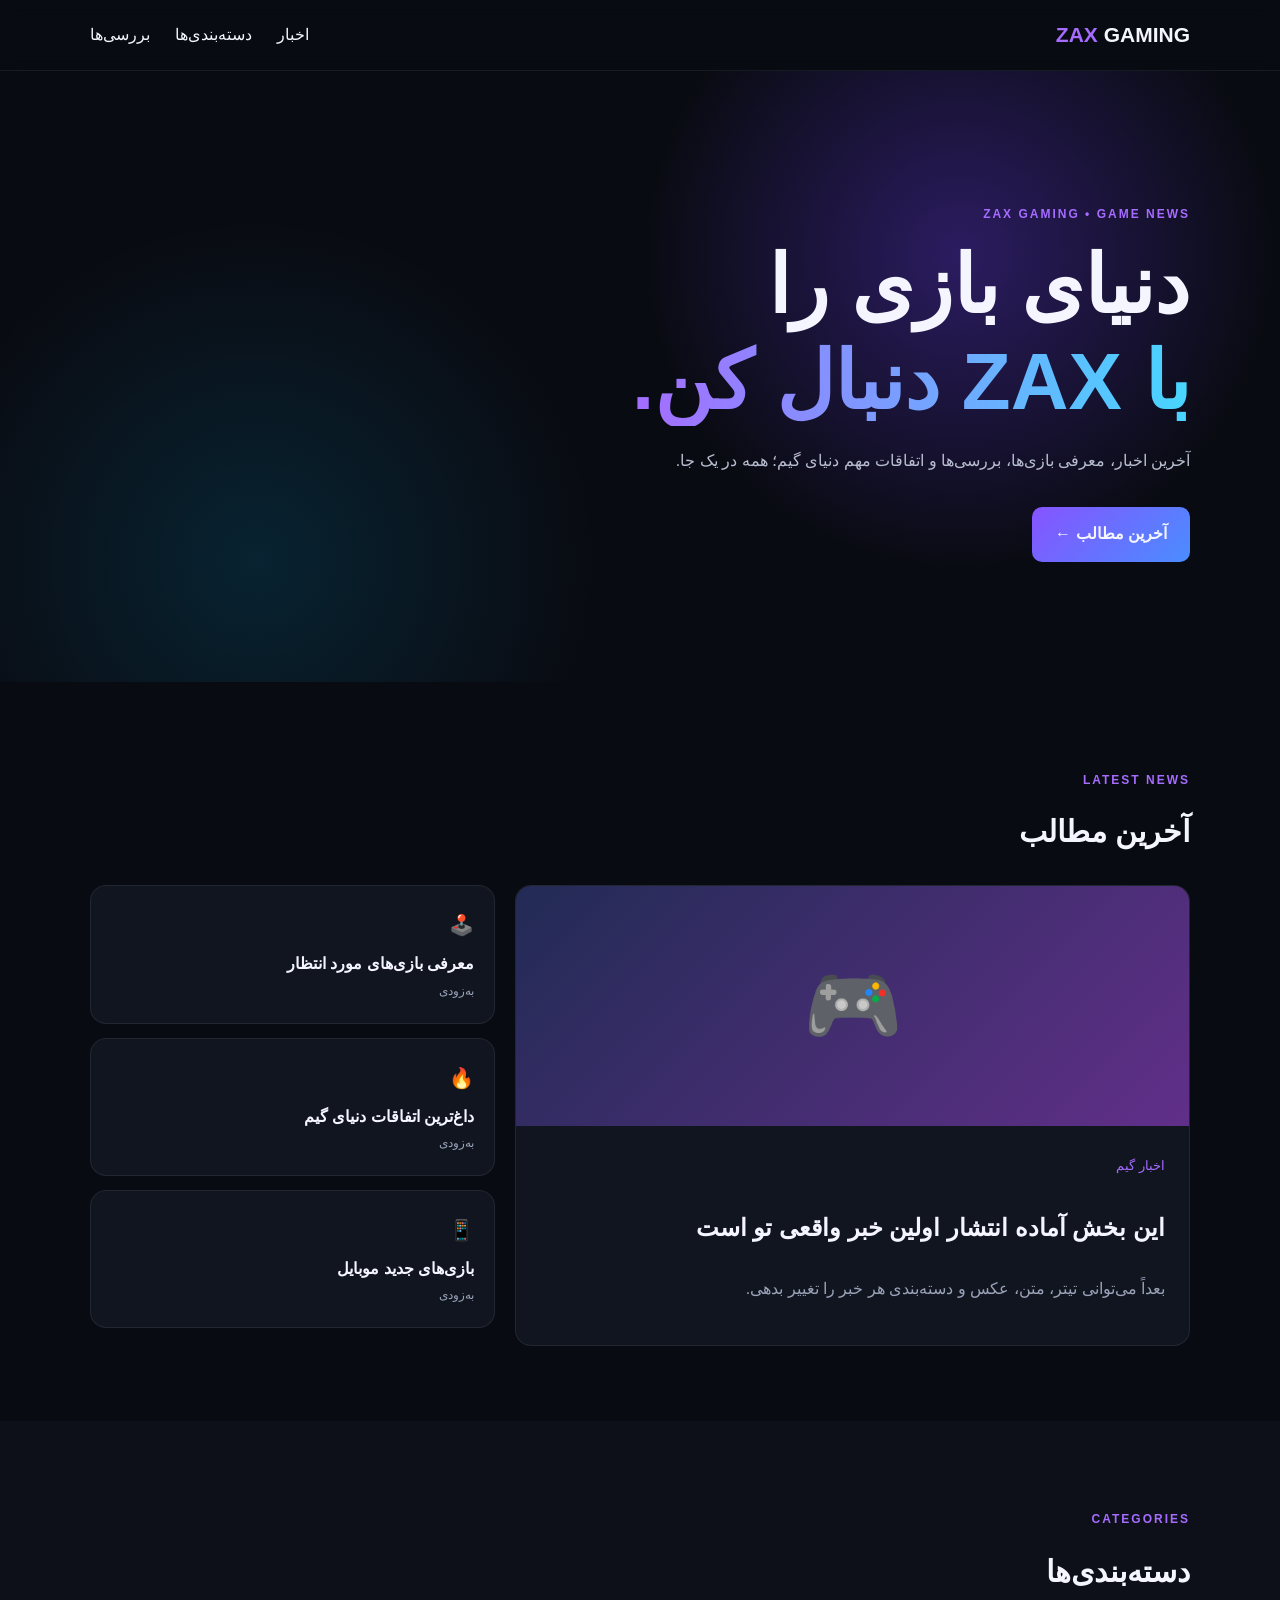
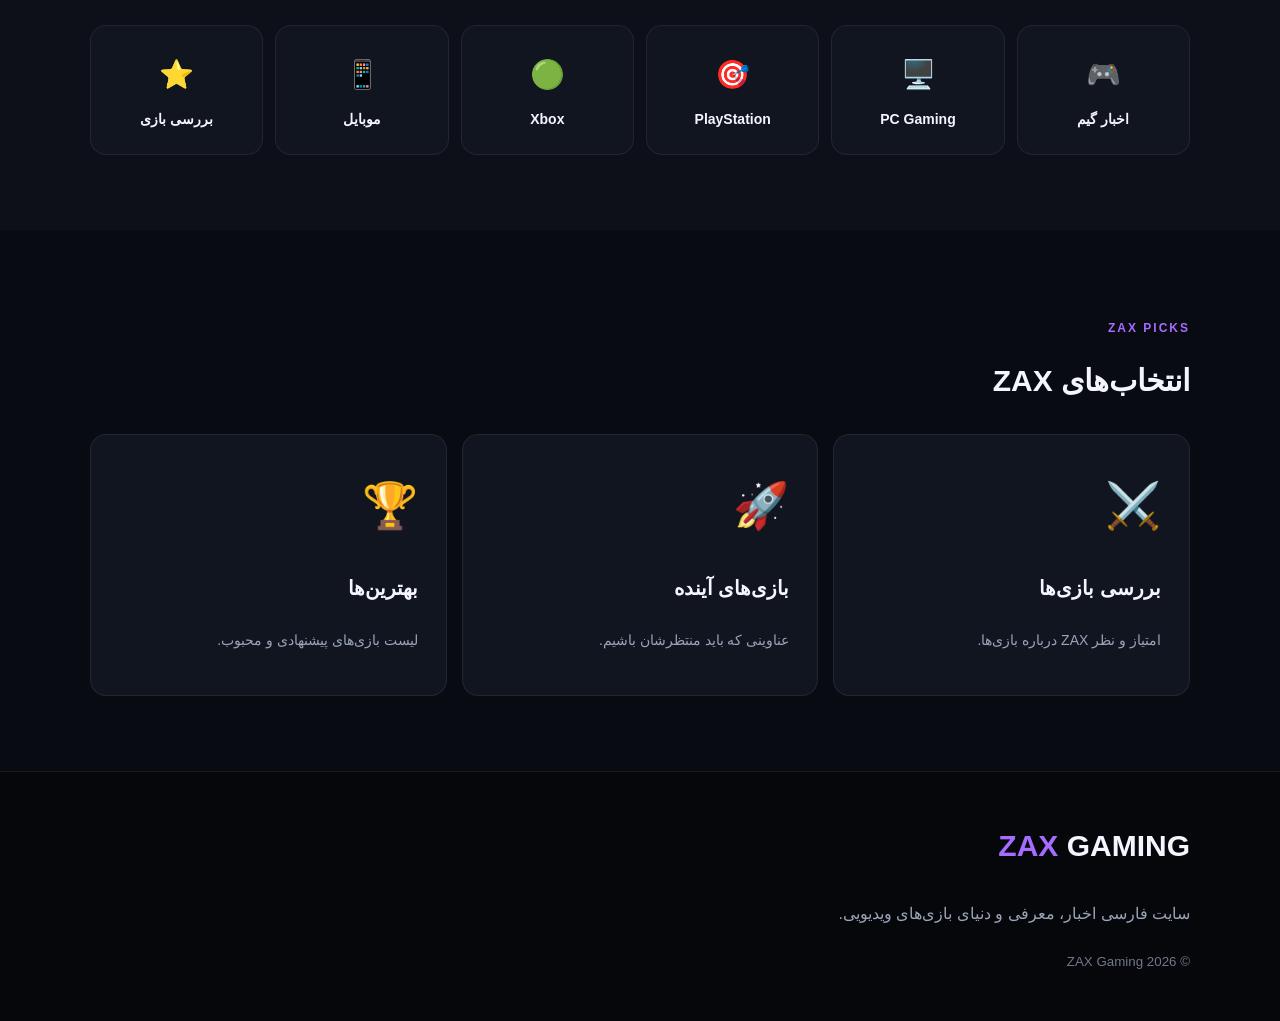
==== index.html @ f2e7f799 "Add files via upload" ====
<!doctype html><html lang="fa" dir="rtl"><head><meta charset="utf-8"><meta name="viewport" content="width=device-width,initial-scale=1"><title>ZAX Gaming | اخبار بازی</title><link rel="stylesheet" href="style.css"></head><body><header><div class="wrap"><b><span>ZAX</span> GAMING</b><button id="m">☰</button><nav id="nav"><a href="#news">اخبار</a><a href="#cat">دسته‌بندی‌ها</a><a href="#reviews">بررسی‌ها</a></nav></div></header><main><section class="hero"><div class="wrap"><p class="ey">ZAX GAMING • GAME NEWS</p><h1>دنیای بازی را<br><span>با ZAX دنبال کن.</span></h1><p>آخرین اخبار، معرفی بازی‌ها، بررسی‌ها و اتفاقات مهم دنیای گیم؛ همه در یک جا.</p><a class="btn" href="#news">آخرین مطالب ←</a></div></section><section class="wrap section" id="news"><p class="ey">LATEST NEWS</p><h2>آخرین مطالب</h2><div class="grid"><article class="big"><div class="pic">🎮</div><div class="pad"><small>اخبار گیم</small><h3>این بخش آماده انتشار اولین خبر واقعی تو است</h3><p>بعداً می‌توانی تیتر، متن، عکس و دسته‌بندی هر خبر را تغییر بدهی.</p></div></article><div class="cards"><article>🕹️ <b>معرفی بازی‌های مورد انتظار</b><small>به‌زودی</small></article><article>🔥 <b>داغ‌ترین اتفاقات دنیای گیم</b><small>به‌زودی</small></article><article>📱 <b>بازی‌های جدید موبایل</b><small>به‌زودی</small></article></div></div></section><section class="dark section" id="cat"><div class="wrap"><p class="ey">CATEGORIES</p><h2>دسته‌بندی‌ها</h2><div class="cats"><a>🎮<b>اخبار گیم</b></a><a>🖥️<b>PC Gaming</b></a><a>🎯<b>PlayStation</b></a><a>🟢<b>Xbox</b></a><a>📱<b>موبایل</b></a><a>⭐<b>بررسی بازی</b></a></div></div></section><section class="wrap section" id="reviews"><p class="ey">ZAX PICKS</p><h2>انتخاب‌های ZAX</h2><div class="picks"><article>⚔️<h3>بررسی بازی‌ها</h3><p>امتیاز و نظر ZAX درباره بازی‌ها.</p></article><article>🚀<h3>بازی‌های آینده</h3><p>عناوینی که باید منتظرشان باشیم.</p></article><article>🏆<h3>بهترین‌ها</h3><p>لیست بازی‌های پیشنهادی و محبوب.</p></article></div></section></main><footer><div class="wrap"><h2><span>ZAX</span> GAMING</h2><p>سایت فارسی اخبار، معرفی و دنیای بازی‌های ویدیویی.</p><small>© 2026 ZAX Gaming</small></div></footer><script src="script.js"></script></body></html>
---- style.css ----
*{box-sizing:border-box}body{margin:0;background:#090b12;color:#f4f5ff;font-family:Tahoma,Arial,sans-serif;line-height:1.9}.wrap{width:min(1100px,92%);margin:auto}header{position:sticky;top:0;background:#090b12e8;backdrop-filter:blur(10px);border-bottom:1px solid #ffffff12;z-index:3}header .wrap{height:70px;display:flex;align-items:center;justify-content:space-between}header b{font-size:21px}span,.ey,small{color:#a56cff}nav{display:flex;gap:25px}a{color:inherit;text-decoration:none}button{display:none}.hero{padding:120px 0;background:radial-gradient(circle at 75% 30%,#713eff55,transparent 30%),radial-gradient(circle at 20% 80%,#00bfff22,transparent 30%)}h1{font-size:clamp(45px,8vw,80px);line-height:1.2;margin:10px 0}h1 span{background:linear-gradient(90deg,#a56cff,#48d6ff);color:transparent;background-clip:text}.hero p:not(.ey){max-width:550px;color:#b8bed0}.ey{font-size:12px;letter-spacing:2px;font-weight:bold}.btn{display:inline-block;background:linear-gradient(135deg,#8654ff,#4a8dff);padding:12px 23px;border-radius:10px;margin-top:15px;font-weight:bold}.section{padding:75px 0}h2{font-size:30px;margin:0 0 25px}.grid{display:grid;grid-template-columns:1.25fr .75fr;gap:20px}.big,.cards article,.picks article,.cats a{background:#111520;border:1px solid #ffffff12;border-radius:16px;overflow:hidden}.pic{height:240px;display:grid;place-items:center;font-size:80px;background:linear-gradient(135deg,#222b55,#612f89)}.pad{padding:24px}.pad h3{font-size:24px}.pad p,.cards small,.picks p,footer p{color:#9aa3b8}.cards{display:flex;flex-direction:column;gap:14px}.cards article{padding:20px;font-size:20px}.cards b{display:block;margin-top:5px;font-size:16px}.cards small{display:block;font-size:12px}.dark{background:#0d1019}.cats{display:grid;grid-template-columns:repeat(6,1fr);gap:12px}.cats a{text-align:center;padding:22px 8px;font-size:28px}.cats b{display:block;font-size:14px;margin-top:5px}.picks{display:grid;grid-template-columns:repeat(3,1fr);gap:15px}.picks article{padding:28px;font-size:45px}.picks h3{font-size:20px}.picks p{font-size:14px}footer{background:#06070b;padding:45px 0;border-top:1px solid #ffffff12}footer small{color:#70788a}@media(max-width:750px){.grid{grid-template-columns:1fr}.cats{grid-template-columns:repeat(2,1fr)}.picks{grid-template-columns:1fr}button{display:block;background:none;color:white;border:0;font-size:25px}nav{display:none;position:absolute;top:70px;right:0;left:0;background:#111520;padding:20px;flex-direction:column}nav.show{display:flex}.hero{padding:80px 0}.section{padding:55px 0}}
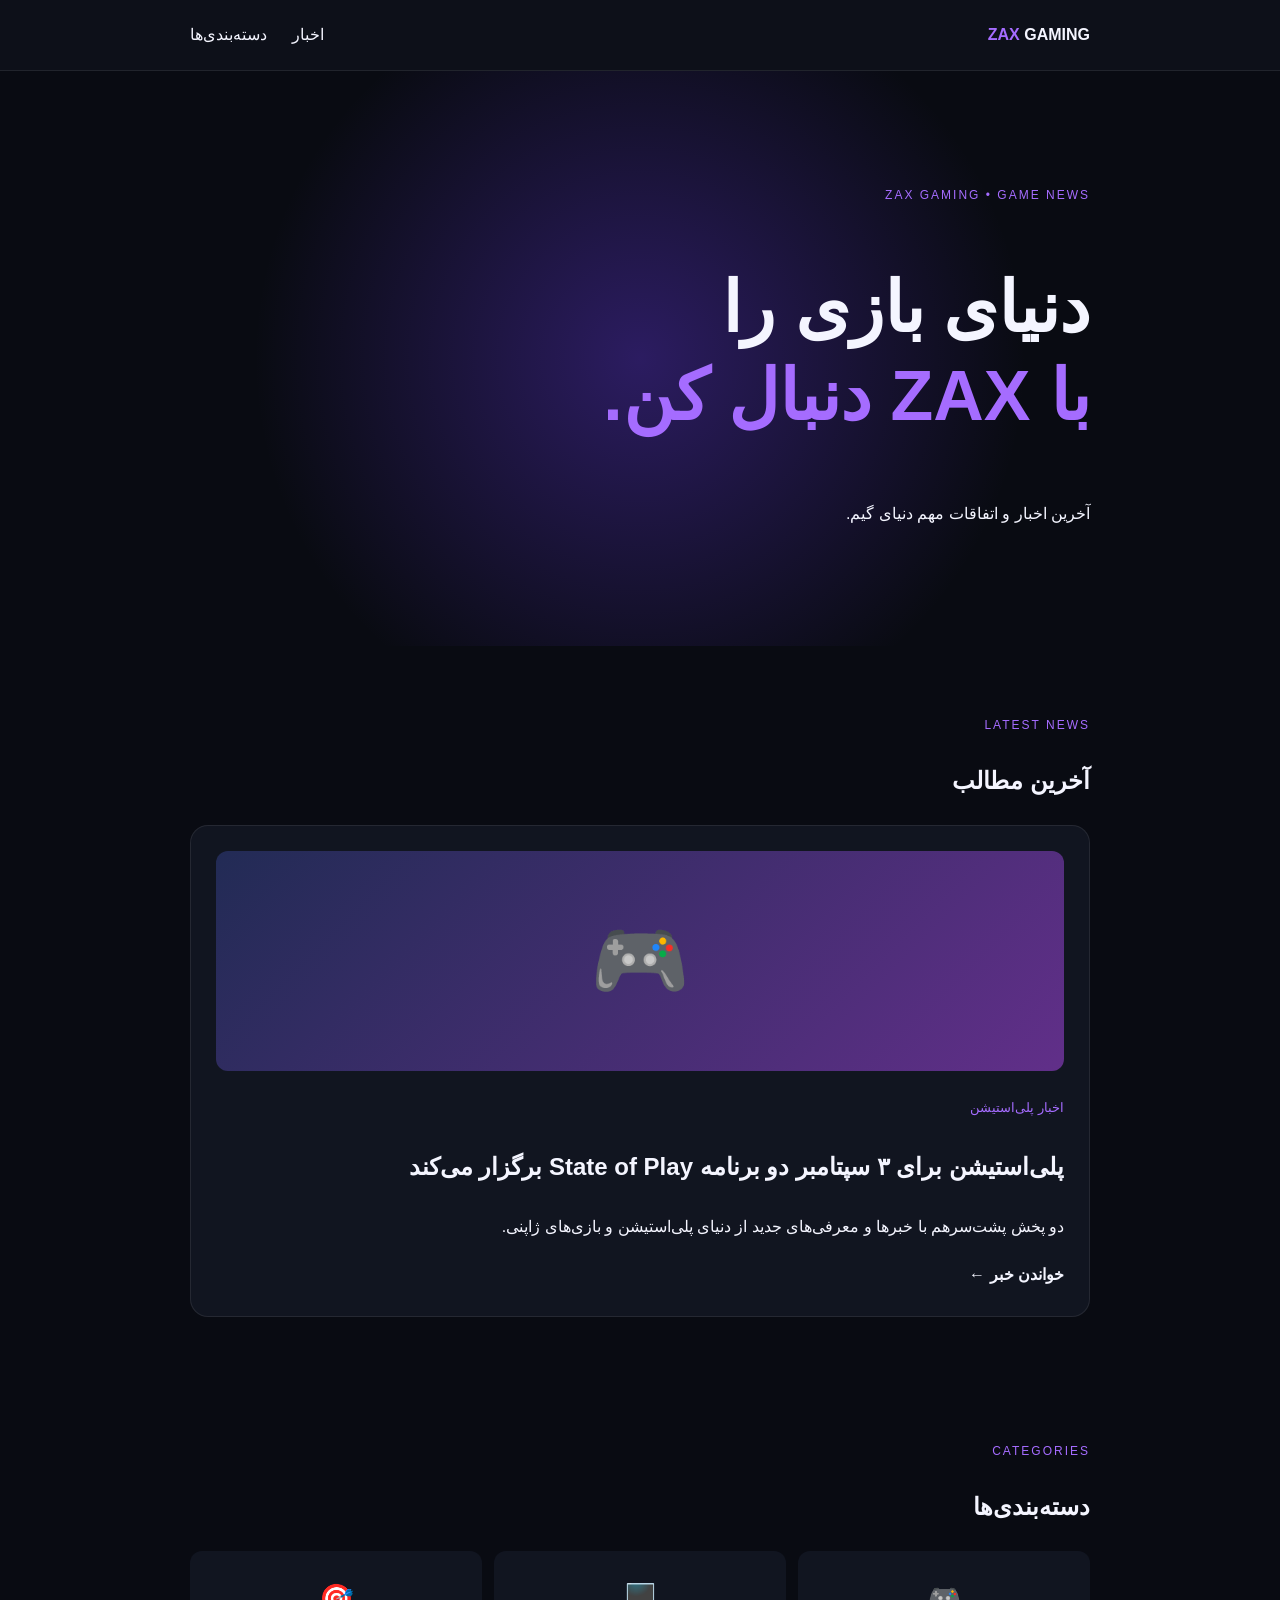
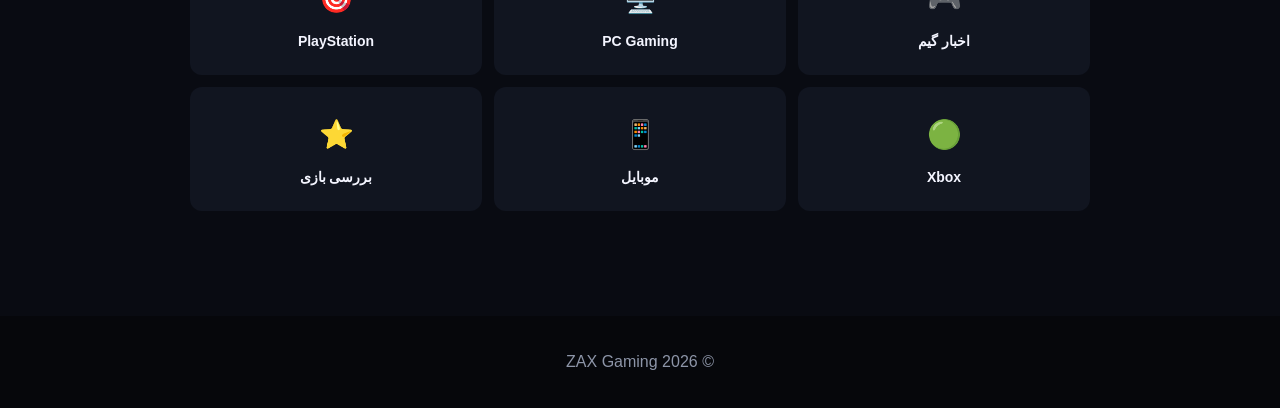
==== commit 21ea5c6c: "Add files via upload" ====
--- a/index.html
+++ b/index.html
@@ -1 +1 @@
-<!doctype html><html lang="fa" dir="rtl"><head><meta charset="utf-8"><meta name="viewport" content="width=device-width,initial-scale=1"><title>ZAX Gaming | اخبار بازی</title><link rel="stylesheet" href="style.css"></head><body><header><div class="wrap"><b><span>ZAX</span> GAMING</b><button id="m">☰</button><nav id="nav"><a href="#news">اخبار</a><a href="#cat">دسته‌بندی‌ها</a><a href="#reviews">بررسی‌ها</a></nav></div></header><main><section class="hero"><div class="wrap"><p class="ey">ZAX GAMING • GAME NEWS</p><h1>دنیای بازی را<br><span>با ZAX دنبال کن.</span></h1><p>آخرین اخبار، معرفی بازی‌ها، بررسی‌ها و اتفاقات مهم دنیای گیم؛ همه در یک جا.</p><a class="btn" href="#news">آخرین مطالب ←</a></div></section><section class="wrap section" id="news"><p class="ey">LATEST NEWS</p><h2>آخرین مطالب</h2><div class="grid"><article class="big"><div class="pic">🎮</div><div class="pad"><small>اخبار گیم</small><h3>این بخش آماده انتشار اولین خبر واقعی تو است</h3><p>بعداً می‌توانی تیتر، متن، عکس و دسته‌بندی هر خبر را تغییر بدهی.</p></div></article><div class="cards"><article>🕹️ <b>معرفی بازی‌های مورد انتظار</b><small>به‌زودی</small></article><article>🔥 <b>داغ‌ترین اتفاقات دنیای گیم</b><small>به‌زودی</small></article><article>📱 <b>بازی‌های جدید موبایل</b><small>به‌زودی</small></article></div></div></section><section class="dark section" id="cat"><div class="wrap"><p class="ey">CATEGORIES</p><h2>دسته‌بندی‌ها</h2><div class="cats"><a>🎮<b>اخبار گیم</b></a><a>🖥️<b>PC Gaming</b></a><a>🎯<b>PlayStation</b></a><a>🟢<b>Xbox</b></a><a>📱<b>موبایل</b></a><a>⭐<b>بررسی بازی</b></a></div></div></section><section class="wrap section" id="reviews"><p class="ey">ZAX PICKS</p><h2>انتخاب‌های ZAX</h2><div class="picks"><article>⚔️<h3>بررسی بازی‌ها</h3><p>امتیاز و نظر ZAX درباره بازی‌ها.</p></article><article>🚀<h3>بازی‌های آینده</h3><p>عناوینی که باید منتظرشان باشیم.</p></article><article>🏆<h3>بهترین‌ها</h3><p>لیست بازی‌های پیشنهادی و محبوب.</p></article></div></section></main><footer><div class="wrap"><h2><span>ZAX</span> GAMING</h2><p>سایت فارسی اخبار، معرفی و دنیای بازی‌های ویدیویی.</p><small>© 2026 ZAX Gaming</small></div></footer><script src="script.js"></script></body></html>+<!doctype html><html lang="fa" dir="rtl"><head><meta charset="utf-8"><meta name="viewport" content="width=device-width,initial-scale=1"><title>ZAX Gaming</title><link rel="stylesheet" href="style.css"></head><body><header><div class="wrap"><b><span>ZAX</span> GAMING</b><nav><a href="#news">اخبار</a><a href="#cat">دسته‌بندی‌ها</a></nav></div></header><section class="hero"><div class="wrap"><p class="ey">ZAX GAMING • GAME NEWS</p><h1>دنیای بازی را<br><span>با ZAX دنبال کن.</span></h1><p>آخرین اخبار و اتفاقات مهم دنیای گیم.</p></div></section><main class="wrap"><section id="news"><p class="ey">LATEST NEWS</p><h2>آخرین مطالب</h2><a class="card" href="article.html"><div class="pic">🎮</div><div><small>اخبار پلی‌استیشن</small><h2>پلی‌استیشن برای ۳ سپتامبر دو برنامه State of Play برگزار می‌کند</h2><p>دو پخش پشت‌سرهم با خبرها و معرفی‌های جدید از دنیای پلی‌استیشن و بازی‌های ژاپنی.</p><b>خواندن خبر ←</b></div></a></section><section id="cat"><p class="ey">CATEGORIES</p><h2>دسته‌بندی‌ها</h2><div class="cats"><div>🎮<b>اخبار گیم</b></div><div>🖥️<b>PC Gaming</b></div><div>🎯<b>PlayStation</b></div><div>🟢<b>Xbox</b></div><div>📱<b>موبایل</b></div><div>⭐<b>بررسی بازی</b></div></div></section></main><footer>© 2026 ZAX Gaming</footer></body></html>
--- a/style.css
+++ b/style.css
@@ -1 +1 @@
-*{box-sizing:border-box}body{margin:0;background:#090b12;color:#f4f5ff;font-family:Tahoma,Arial,sans-serif;line-height:1.9}.wrap{width:min(1100px,92%);margin:auto}header{position:sticky;top:0;background:#090b12e8;backdrop-filter:blur(10px);border-bottom:1px solid #ffffff12;z-index:3}header .wrap{height:70px;display:flex;align-items:center;justify-content:space-between}header b{font-size:21px}span,.ey,small{color:#a56cff}nav{display:flex;gap:25px}a{color:inherit;text-decoration:none}button{display:none}.hero{padding:120px 0;background:radial-gradient(circle at 75% 30%,#713eff55,transparent 30%),radial-gradient(circle at 20% 80%,#00bfff22,transparent 30%)}h1{font-size:clamp(45px,8vw,80px);line-height:1.2;margin:10px 0}h1 span{background:linear-gradient(90deg,#a56cff,#48d6ff);color:transparent;background-clip:text}.hero p:not(.ey){max-width:550px;color:#b8bed0}.ey{font-size:12px;letter-spacing:2px;font-weight:bold}.btn{display:inline-block;background:linear-gradient(135deg,#8654ff,#4a8dff);padding:12px 23px;border-radius:10px;margin-top:15px;font-weight:bold}.section{padding:75px 0}h2{font-size:30px;margin:0 0 25px}.grid{display:grid;grid-template-columns:1.25fr .75fr;gap:20px}.big,.cards article,.picks article,.cats a{background:#111520;border:1px solid #ffffff12;border-radius:16px;overflow:hidden}.pic{height:240px;display:grid;place-items:center;font-size:80px;background:linear-gradient(135deg,#222b55,#612f89)}.pad{padding:24px}.pad h3{font-size:24px}.pad p,.cards small,.picks p,footer p{color:#9aa3b8}.cards{display:flex;flex-direction:column;gap:14px}.cards article{padding:20px;font-size:20px}.cards b{display:block;margin-top:5px;font-size:16px}.cards small{display:block;font-size:12px}.dark{background:#0d1019}.cats{display:grid;grid-template-columns:repeat(6,1fr);gap:12px}.cats a{text-align:center;padding:22px 8px;font-size:28px}.cats b{display:block;font-size:14px;margin-top:5px}.picks{display:grid;grid-template-columns:repeat(3,1fr);gap:15px}.picks article{padding:28px;font-size:45px}.picks h3{font-size:20px}.picks p{font-size:14px}footer{background:#06070b;padding:45px 0;border-top:1px solid #ffffff12}footer small{color:#70788a}@media(max-width:750px){.grid{grid-template-columns:1fr}.cats{grid-template-columns:repeat(2,1fr)}.picks{grid-template-columns:1fr}button{display:block;background:none;color:white;border:0;font-size:25px}nav{display:none;position:absolute;top:70px;right:0;left:0;background:#111520;padding:20px;flex-direction:column}nav.show{display:flex}.hero{padding:80px 0}.section{padding:55px 0}}+*{box-sizing:border-box}body{margin:0;background:#090b12;color:#f4f5ff;font-family:Tahoma,Arial,sans-serif;line-height:2}.wrap{width:min(900px,92%);margin:auto}header{background:#0d1019;border-bottom:1px solid #ffffff15}header .wrap{height:70px;display:flex;align-items:center;justify-content:space-between}a{color:inherit;text-decoration:none}nav{display:flex;gap:25px}span,.ey,small{color:#a56cff}.hero{padding:100px 0;background:radial-gradient(circle,#713eff55,transparent 55%)}h1{font-size:clamp(38px,7vw,70px);line-height:1.25}h1 span{color:#a56cff}.ey{font-size:12px;letter-spacing:2px}section{padding:55px 0}.card{display:block;background:#111520;border:1px solid #ffffff15;border-radius:18px;overflow:hidden;padding:25px}.pic{height:220px;background:linear-gradient(135deg,#222b55,#612f89);display:grid;place-items:center;font-size:80px;border-radius:12px}.card .pic{margin-bottom:20px}.cats{display:grid;grid-template-columns:repeat(3,1fr);gap:12px}.cats div{background:#111520;padding:20px;border-radius:12px;text-align:center;font-size:28px}.cats b{display:block;font-size:14px}.article{padding:60px 0;max-width:800px}.article h1{font-size:clamp(32px,6vw,55px)}.lead{font-size:20px;color:#c3c9d8}.heroimg{margin:30px 0}.note{background:#141a2b;border-right:4px solid #9b5cff;padding:18px;border-radius:10px}footer{text-align:center;padding:30px;background:#06070b;margin-top:50px;color:#8d95a8}@media(max-width:600px){.cats{grid-template-columns:repeat(2,1fr)}.hero{padding:70px 0}}
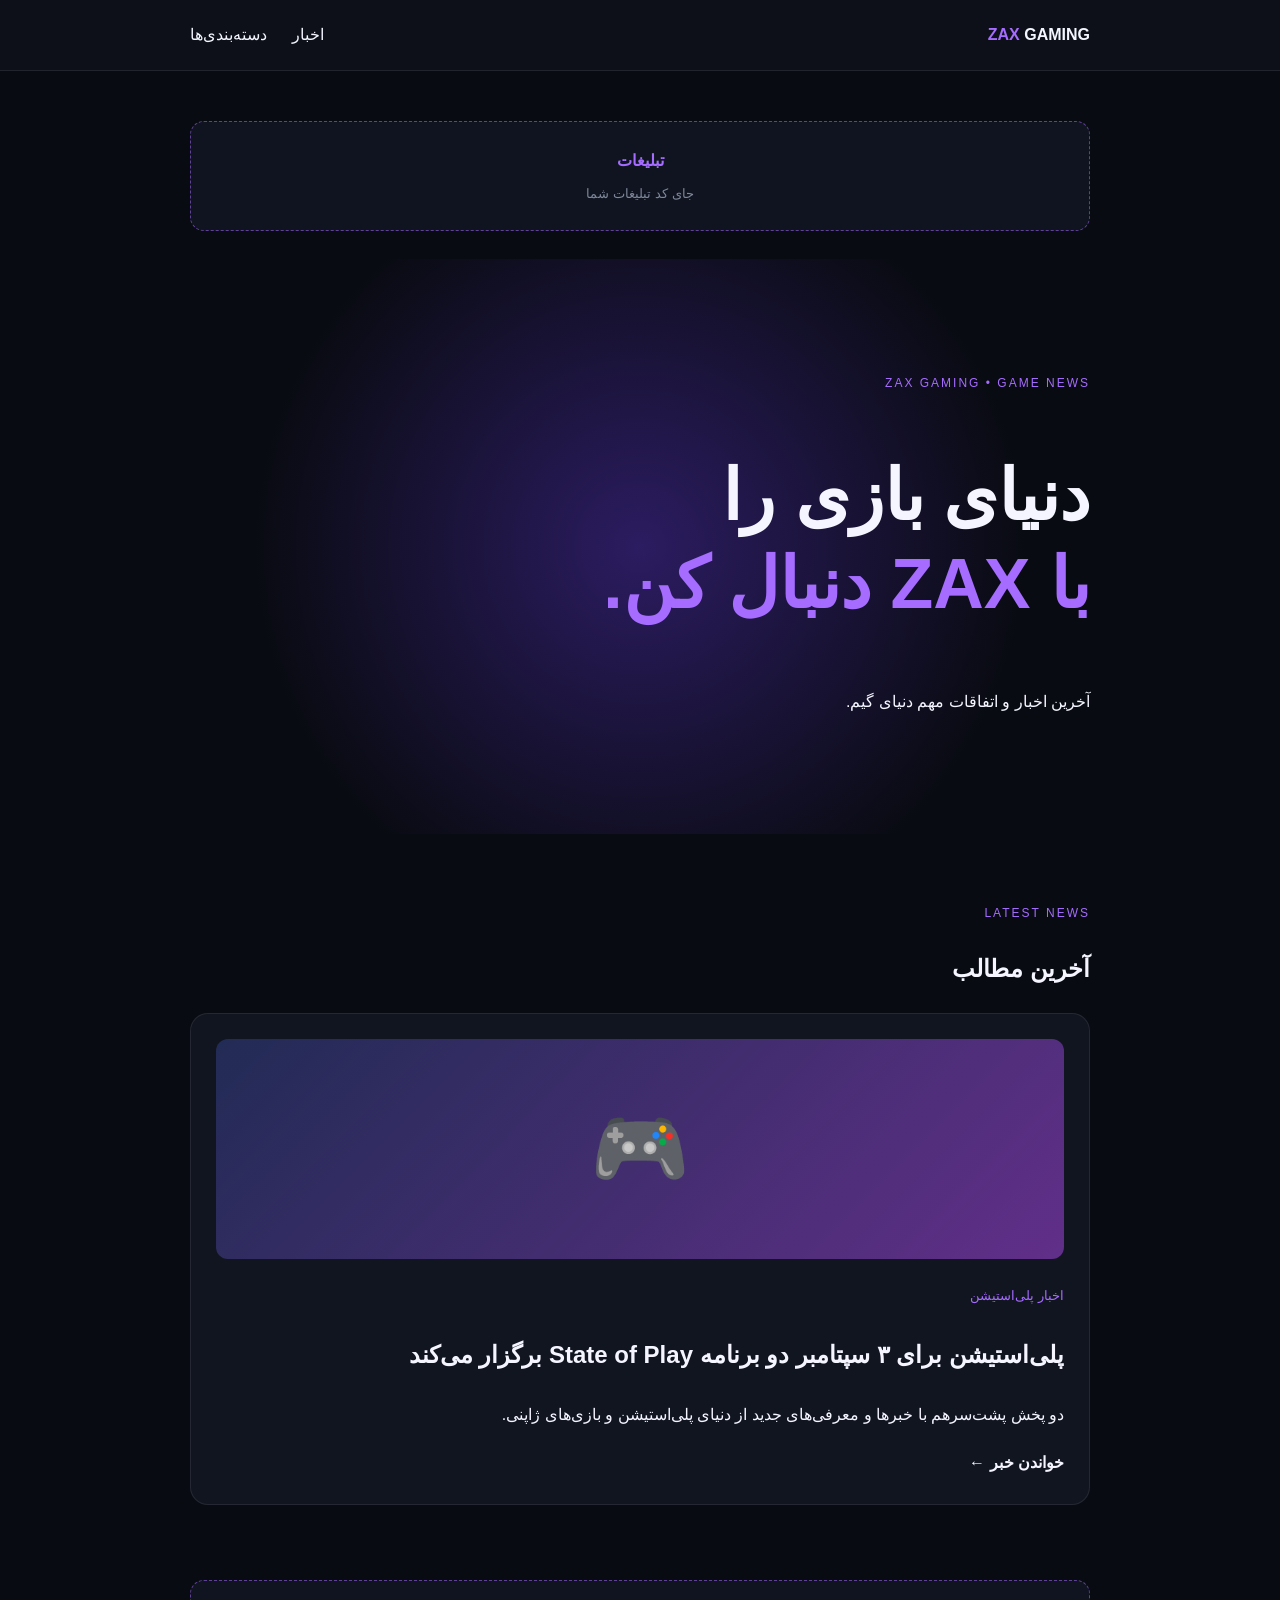
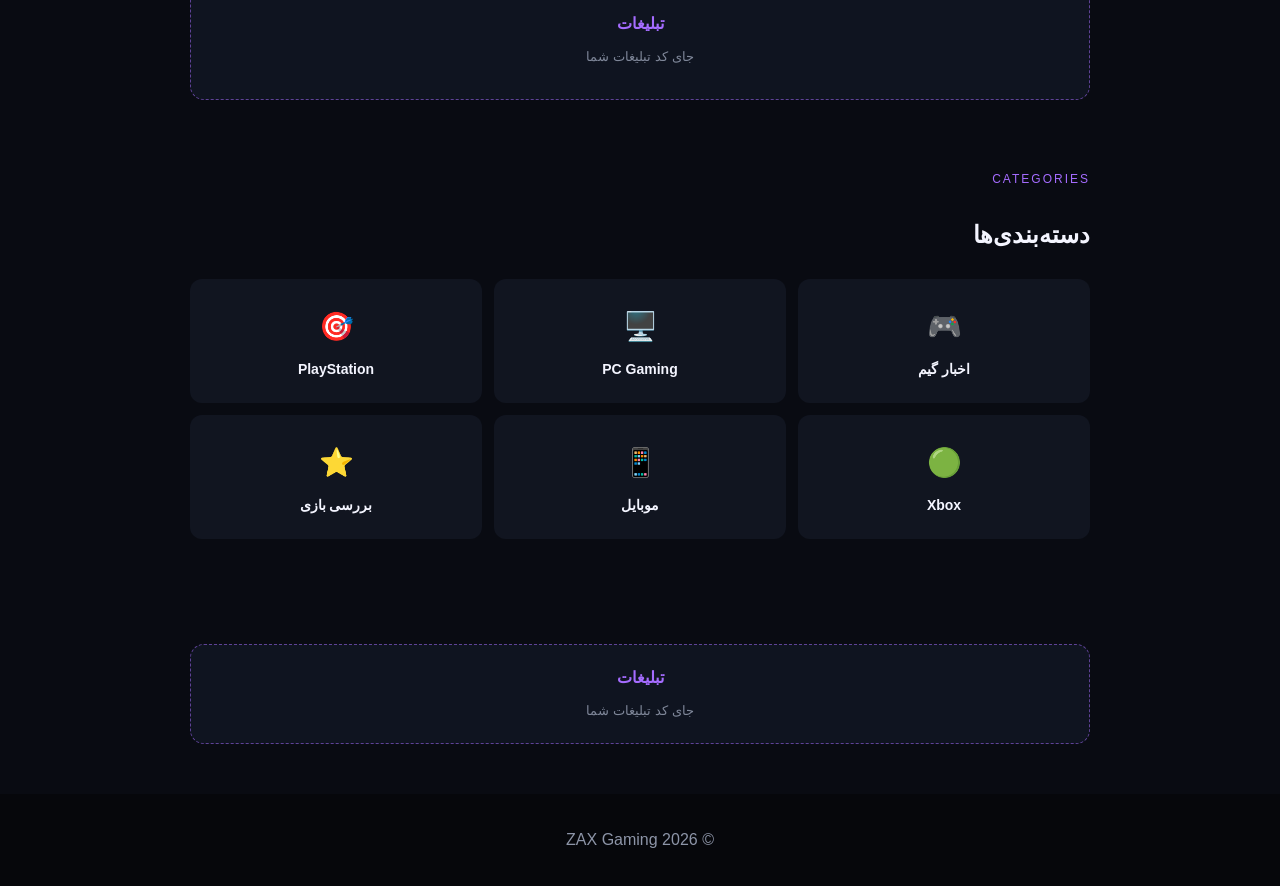
==== commit dd54fd4f: "Add files via upload" ====
--- a/index.html
+++ b/index.html
@@ -1 +1 @@
-<!doctype html><html lang="fa" dir="rtl"><head><meta charset="utf-8"><meta name="viewport" content="width=device-width,initial-scale=1"><title>ZAX Gaming</title><link rel="stylesheet" href="style.css"></head><body><header><div class="wrap"><b><span>ZAX</span> GAMING</b><nav><a href="#news">اخبار</a><a href="#cat">دسته‌بندی‌ها</a></nav></div></header><section class="hero"><div class="wrap"><p class="ey">ZAX GAMING • GAME NEWS</p><h1>دنیای بازی را<br><span>با ZAX دنبال کن.</span></h1><p>آخرین اخبار و اتفاقات مهم دنیای گیم.</p></div></section><main class="wrap"><section id="news"><p class="ey">LATEST NEWS</p><h2>آخرین مطالب</h2><a class="card" href="article.html"><div class="pic">🎮</div><div><small>اخبار پلی‌استیشن</small><h2>پلی‌استیشن برای ۳ سپتامبر دو برنامه State of Play برگزار می‌کند</h2><p>دو پخش پشت‌سرهم با خبرها و معرفی‌های جدید از دنیای پلی‌استیشن و بازی‌های ژاپنی.</p><b>خواندن خبر ←</b></div></a></section><section id="cat"><p class="ey">CATEGORIES</p><h2>دسته‌بندی‌ها</h2><div class="cats"><div>🎮<b>اخبار گیم</b></div><div>🖥️<b>PC Gaming</b></div><div>🎯<b>PlayStation</b></div><div>🟢<b>Xbox</b></div><div>📱<b>موبایل</b></div><div>⭐<b>بررسی بازی</b></div></div></section></main><footer>© 2026 ZAX Gaming</footer></body></html>+<!doctype html><html lang="fa" dir="rtl"><head><meta charset="utf-8"><meta name="viewport" content="width=device-width,initial-scale=1"><title>ZAX Gaming</title><link rel="stylesheet" href="style.css"></head><body><header><div class="wrap"><b><span>ZAX</span> GAMING</b><nav><a href="#news">اخبار</a><a href="#cat">دسته‌بندی‌ها</a></nav></div></header><div class="wrap ad-wrap"><div class="ad-slot ad-top" data-ad-slot="top"><span>تبلیغات</span><small>جای کد تبلیغات شما</small></div></div><section class="hero"><div class="wrap"><p class="ey">ZAX GAMING • GAME NEWS</p><h1>دنیای بازی را<br><span>با ZAX دنبال کن.</span></h1><p>آخرین اخبار و اتفاقات مهم دنیای گیم.</p></div></section><main class="wrap"><section id="news"><p class="ey">LATEST NEWS</p><h2>آخرین مطالب</h2><a class="card" href="article.html"><div class="pic">🎮</div><div><small>اخبار پلی‌استیشن</small><h2>پلی‌استیشن برای ۳ سپتامبر دو برنامه State of Play برگزار می‌کند</h2><p>دو پخش پشت‌سرهم با خبرها و معرفی‌های جدید از دنیای پلی‌استیشن و بازی‌های ژاپنی.</p><b>خواندن خبر ←</b></div></a></section><div class="ad-slot ad-mid" data-ad-slot="middle"><span>تبلیغات</span><small>جای کد تبلیغات شما</small></div><section id="cat"><p class="ey">CATEGORIES</p><h2>دسته‌بندی‌ها</h2><div class="cats"><div>🎮<b>اخبار گیم</b></div><div>🖥️<b>PC Gaming</b></div><div>🎯<b>PlayStation</b></div><div>🟢<b>Xbox</b></div><div>📱<b>موبایل</b></div><div>⭐<b>بررسی بازی</b></div></div></section></main><div class="wrap ad-wrap"><div class="ad-slot ad-bottom" data-ad-slot="bottom"><span>تبلیغات</span><small>جای کد تبلیغات شما</small></div></div><footer>© 2026 ZAX Gaming</footer></body></html>
--- a/style.css
+++ b/style.css
@@ -1 +1,4 @@
-*{box-sizing:border-box}body{margin:0;background:#090b12;color:#f4f5ff;font-family:Tahoma,Arial,sans-serif;line-height:2}.wrap{width:min(900px,92%);margin:auto}header{background:#0d1019;border-bottom:1px solid #ffffff15}header .wrap{height:70px;display:flex;align-items:center;justify-content:space-between}a{color:inherit;text-decoration:none}nav{display:flex;gap:25px}span,.ey,small{color:#a56cff}.hero{padding:100px 0;background:radial-gradient(circle,#713eff55,transparent 55%)}h1{font-size:clamp(38px,7vw,70px);line-height:1.25}h1 span{color:#a56cff}.ey{font-size:12px;letter-spacing:2px}section{padding:55px 0}.card{display:block;background:#111520;border:1px solid #ffffff15;border-radius:18px;overflow:hidden;padding:25px}.pic{height:220px;background:linear-gradient(135deg,#222b55,#612f89);display:grid;place-items:center;font-size:80px;border-radius:12px}.card .pic{margin-bottom:20px}.cats{display:grid;grid-template-columns:repeat(3,1fr);gap:12px}.cats div{background:#111520;padding:20px;border-radius:12px;text-align:center;font-size:28px}.cats b{display:block;font-size:14px}.article{padding:60px 0;max-width:800px}.article h1{font-size:clamp(32px,6vw,55px)}.lead{font-size:20px;color:#c3c9d8}.heroimg{margin:30px 0}.note{background:#141a2b;border-right:4px solid #9b5cff;padding:18px;border-radius:10px}footer{text-align:center;padding:30px;background:#06070b;margin-top:50px;color:#8d95a8}@media(max-width:600px){.cats{grid-template-columns:repeat(2,1fr)}.hero{padding:70px 0}}+*{box-sizing:border-box}body{margin:0;background:#090b12;color:#f4f5ff;font-family:Tahoma,Arial,sans-serif;line-height:2}.wrap{width:min(900px,92%);margin:auto}header{background:#0d1019;border-bottom:1px solid #ffffff15}header .wrap{height:70px;display:flex;align-items:center;justify-content:space-between}a{color:inherit;text-decoration:none}nav{display:flex;gap:25px}span,.ey,small{color:#a56cff}.hero{padding:100px 0;background:radial-gradient(circle,#713eff55,transparent 55%)}h1{font-size:clamp(38px,7vw,70px);line-height:1.25}h1 span{color:#a56cff}.ey{font-size:12px;letter-spacing:2px}section{padding:55px 0}.card{display:block;background:#111520;border:1px solid #ffffff15;border-radius:18px;overflow:hidden;padding:25px}.pic{height:220px;background:linear-gradient(135deg,#222b55,#612f89);display:grid;place-items:center;font-size:80px;border-radius:12px}.card .pic{margin-bottom:20px}.cats{display:grid;grid-template-columns:repeat(3,1fr);gap:12px}.cats div{background:#111520;padding:20px;border-radius:12px;text-align:center;font-size:28px}.cats b{display:block;font-size:14px}.article{padding:60px 0;max-width:800px}.article h1{font-size:clamp(32px,6vw,55px)}.lead{font-size:20px;color:#c3c9d8}.heroimg{margin:30px 0}.note{background:#141a2b;border-right:4px solid #9b5cff;padding:18px;border-radius:10px}footer{text-align:center;padding:30px;background:#06070b;margin-top:50px;color:#8d95a8}@media(max-width:600px){.cats{grid-template-columns:repeat(2,1fr)}.hero{padding:70px 0}}
+
+/* Ad placeholders: replace the content of .ad-slot with your ad network code */
+.ad-wrap{padding:22px 0 0}.ad-slot{min-height:100px;background:#0f1420;border:1px dashed #a56cff88;border-radius:14px;display:flex;flex-direction:column;align-items:center;justify-content:center;gap:4px;color:#a56cff;text-align:center;margin:28px 0}.ad-slot span{font-weight:bold;font-size:16px}.ad-slot small{color:#7f8799}.ad-top{min-height:110px}.ad-mid{min-height:120px;margin:20px 0 0}.ad-bottom{min-height:100px}.ad-in-article{min-height:120px;margin:34px 0}.ad-slot:empty{display:none}@media(max-width:600px){.ad-slot{min-height:90px;margin:20px 0}.ad-mid,.ad-in-article{min-height:100px}}
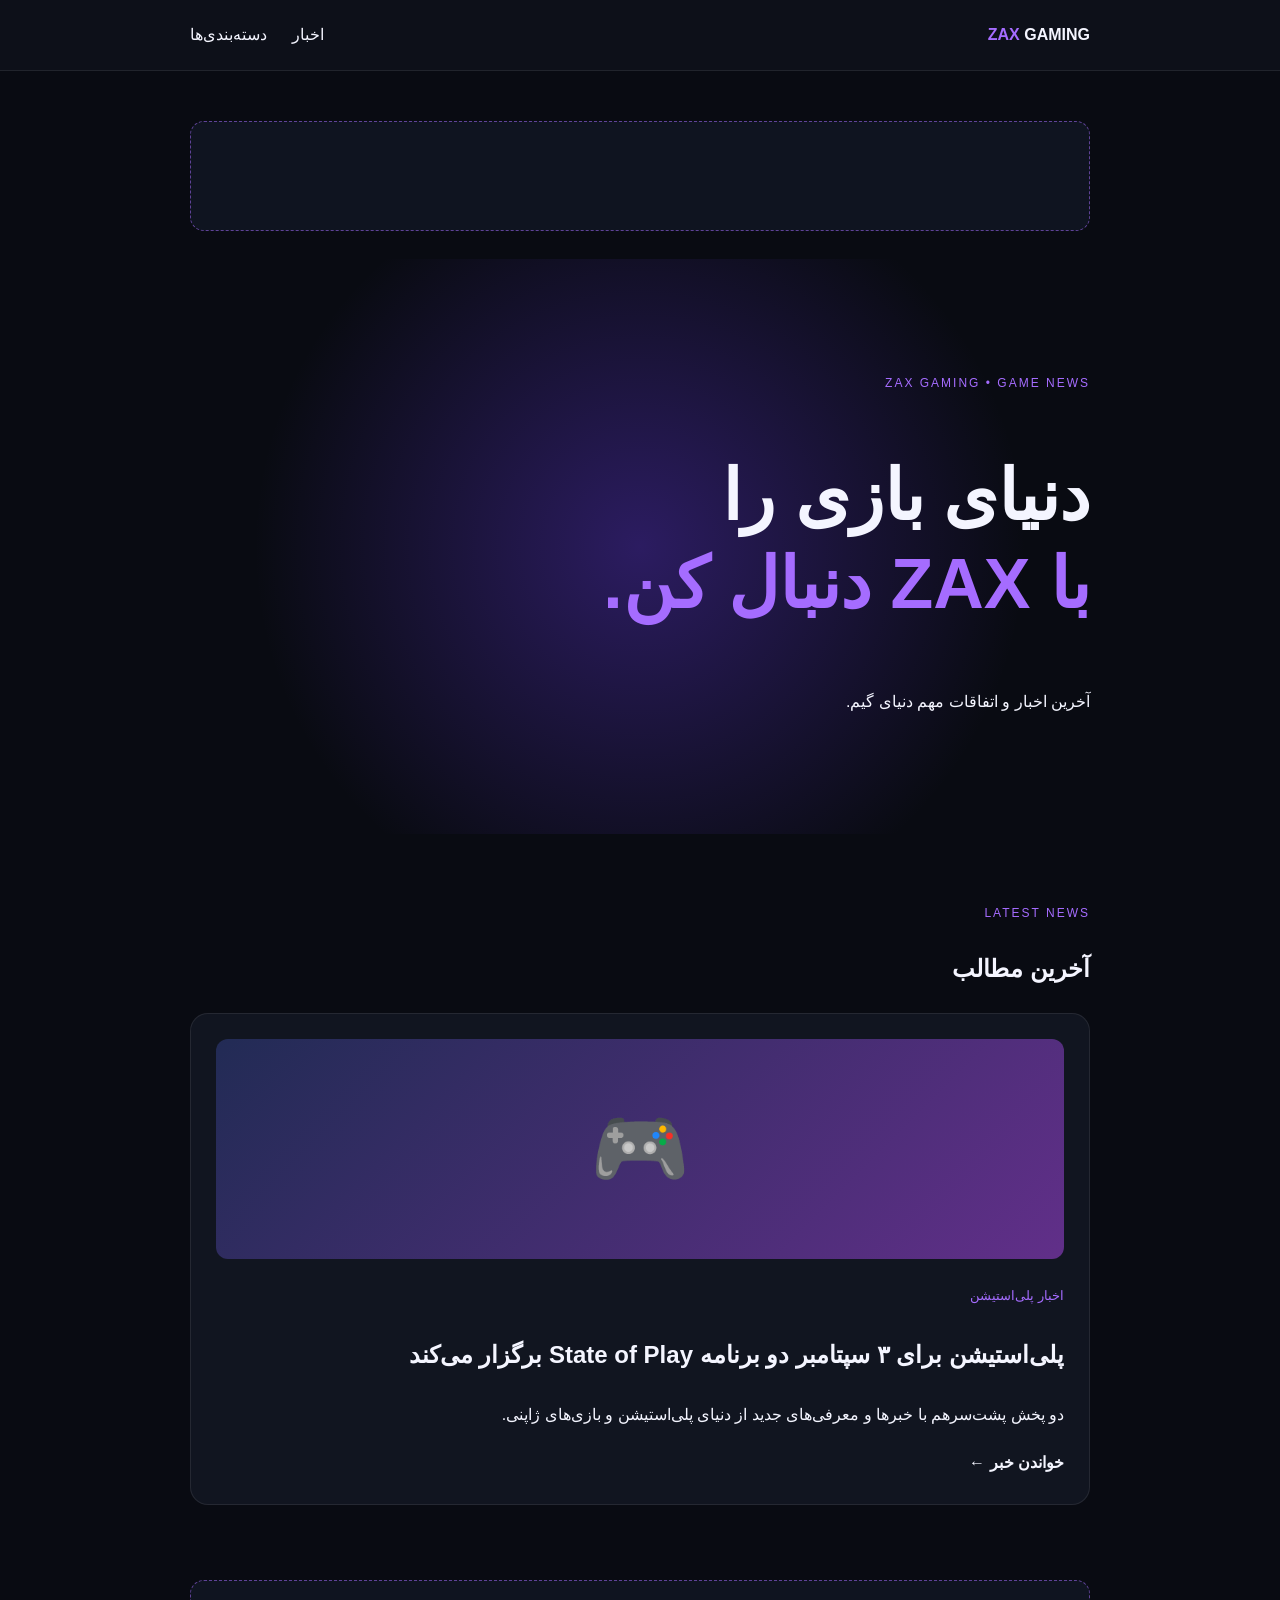
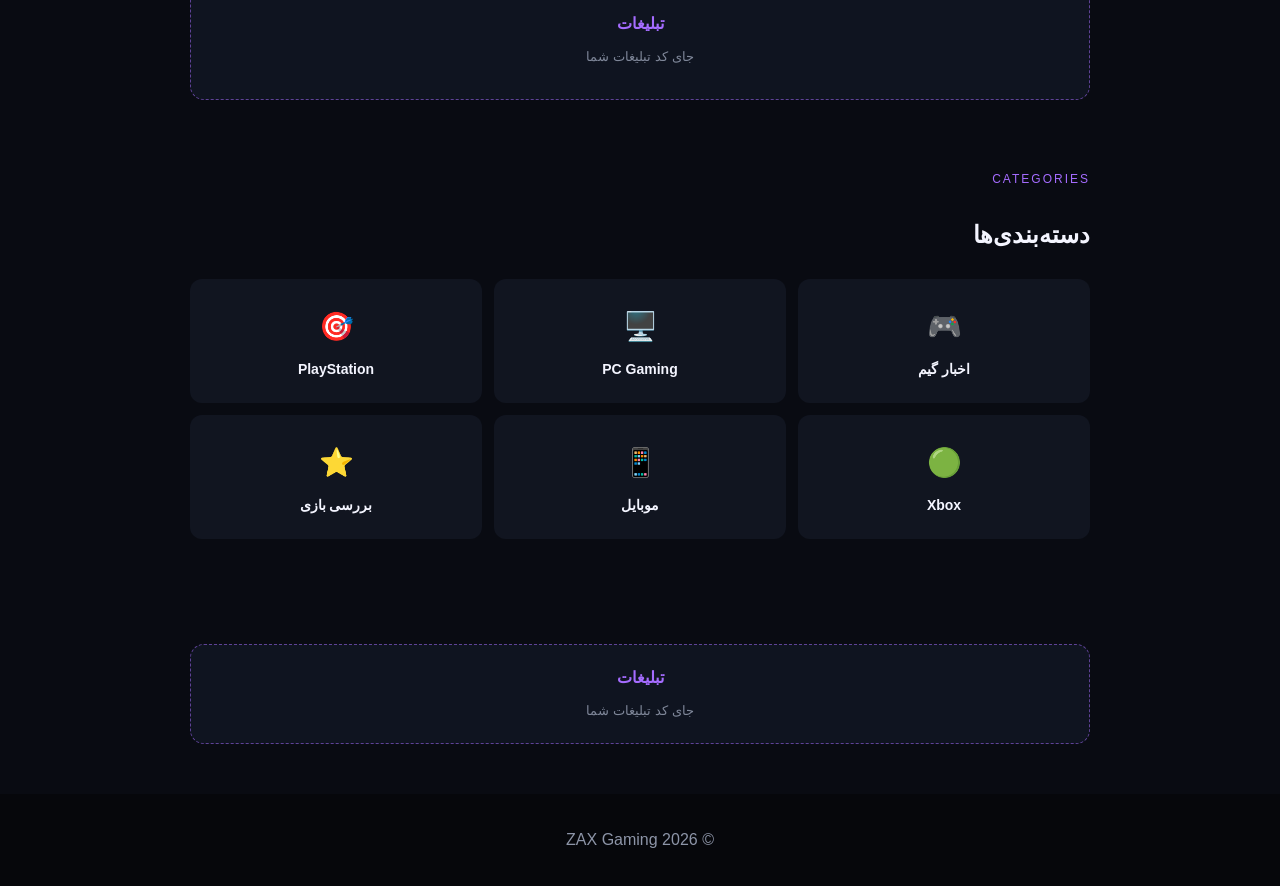
==== commit 7123f25c: "Add files via upload" ====
--- a/index.html
+++ b/index.html
@@ -1 +1,22 @@
-<!doctype html><html lang="fa" dir="rtl"><head><meta charset="utf-8"><meta name="viewport" content="width=device-width,initial-scale=1"><title>ZAX Gaming</title><link rel="stylesheet" href="style.css"></head><body><header><div class="wrap"><b><span>ZAX</span> GAMING</b><nav><a href="#news">اخبار</a><a href="#cat">دسته‌بندی‌ها</a></nav></div></header><div class="wrap ad-wrap"><div class="ad-slot ad-top" data-ad-slot="top"><span>تبلیغات</span><small>جای کد تبلیغات شما</small></div></div><section class="hero"><div class="wrap"><p class="ey">ZAX GAMING • GAME NEWS</p><h1>دنیای بازی را<br><span>با ZAX دنبال کن.</span></h1><p>آخرین اخبار و اتفاقات مهم دنیای گیم.</p></div></section><main class="wrap"><section id="news"><p class="ey">LATEST NEWS</p><h2>آخرین مطالب</h2><a class="card" href="article.html"><div class="pic">🎮</div><div><small>اخبار پلی‌استیشن</small><h2>پلی‌استیشن برای ۳ سپتامبر دو برنامه State of Play برگزار می‌کند</h2><p>دو پخش پشت‌سرهم با خبرها و معرفی‌های جدید از دنیای پلی‌استیشن و بازی‌های ژاپنی.</p><b>خواندن خبر ←</b></div></a></section><div class="ad-slot ad-mid" data-ad-slot="middle"><span>تبلیغات</span><small>جای کد تبلیغات شما</small></div><section id="cat"><p class="ey">CATEGORIES</p><h2>دسته‌بندی‌ها</h2><div class="cats"><div>🎮<b>اخبار گیم</b></div><div>🖥️<b>PC Gaming</b></div><div>🎯<b>PlayStation</b></div><div>🟢<b>Xbox</b></div><div>📱<b>موبایل</b></div><div>⭐<b>بررسی بازی</b></div></div></section></main><div class="wrap ad-wrap"><div class="ad-slot ad-bottom" data-ad-slot="bottom"><span>تبلیغات</span><small>جای کد تبلیغات شما</small></div></div><footer>© 2026 ZAX Gaming</footer></body></html>+<!doctype html><html lang="fa" dir="rtl"><head><meta charset="utf-8"><meta name="viewport" content="width=device-width,initial-scale=1"><title>ZAX Gaming</title><link rel="stylesheet" href="style.css">
+<script>
+!function(e,t,n){
+    e.yektanetAnalyticsObject=n,
+    e[n]=e[n]||function(){e[n].q.push(arguments)},
+    e[n].q=e[n].q||[];
+    var a=t.getElementsByTagName("head")[0],
+        r=new Date,
+        c="https://cdn.yektanet.com/superscript-v2/0TP2UB2o/native-48278/yn_pub.js?v="
+            +r.getFullYear().toString()+"0"+r.getMonth()+"0"+r.getDate()+"0"+r.getHours(),
+        s=t.createElement("link");
+    s.rel="preload",
+    s.as="script",
+    s.href=c,
+    a.appendChild(s);
+    var l=t.createElement("script");
+    l.async=!0,
+    l.src=c,
+    a.appendChild(l);
+}(window,document,"yektanet");
+</script>
+</head><body><header><div class="wrap"><b><span>ZAX</span> GAMING</b><nav><a href="#news">اخبار</a><a href="#cat">دسته‌بندی‌ها</a></nav></div></header><div class="wrap ad-wrap"><div class="ad-slot ad-top" data-ad-slot="top"><div class="yn-bnr" id="ynpos-20349"></div></div></div><section class="hero"><div class="wrap"><p class="ey">ZAX GAMING • GAME NEWS</p><h1>دنیای بازی را<br><span>با ZAX دنبال کن.</span></h1><p>آخرین اخبار و اتفاقات مهم دنیای گیم.</p></div></section><main class="wrap"><section id="news"><p class="ey">LATEST NEWS</p><h2>آخرین مطالب</h2><a class="card" href="article.html"><div class="pic">🎮</div><div><small>اخبار پلی‌استیشن</small><h2>پلی‌استیشن برای ۳ سپتامبر دو برنامه State of Play برگزار می‌کند</h2><p>دو پخش پشت‌سرهم با خبرها و معرفی‌های جدید از دنیای پلی‌استیشن و بازی‌های ژاپنی.</p><b>خواندن خبر ←</b></div></a></section><div class="ad-slot ad-mid" data-ad-slot="middle"><span>تبلیغات</span><small>جای کد تبلیغات شما</small></div><section id="cat"><p class="ey">CATEGORIES</p><h2>دسته‌بندی‌ها</h2><div class="cats"><div>🎮<b>اخبار گیم</b></div><div>🖥️<b>PC Gaming</b></div><div>🎯<b>PlayStation</b></div><div>🟢<b>Xbox</b></div><div>📱<b>موبایل</b></div><div>⭐<b>بررسی بازی</b></div></div></section></main><div class="wrap ad-wrap"><div class="ad-slot ad-bottom" data-ad-slot="bottom"><span>تبلیغات</span><small>جای کد تبلیغات شما</small></div></div><footer>© 2026 ZAX Gaming</footer></body></html>
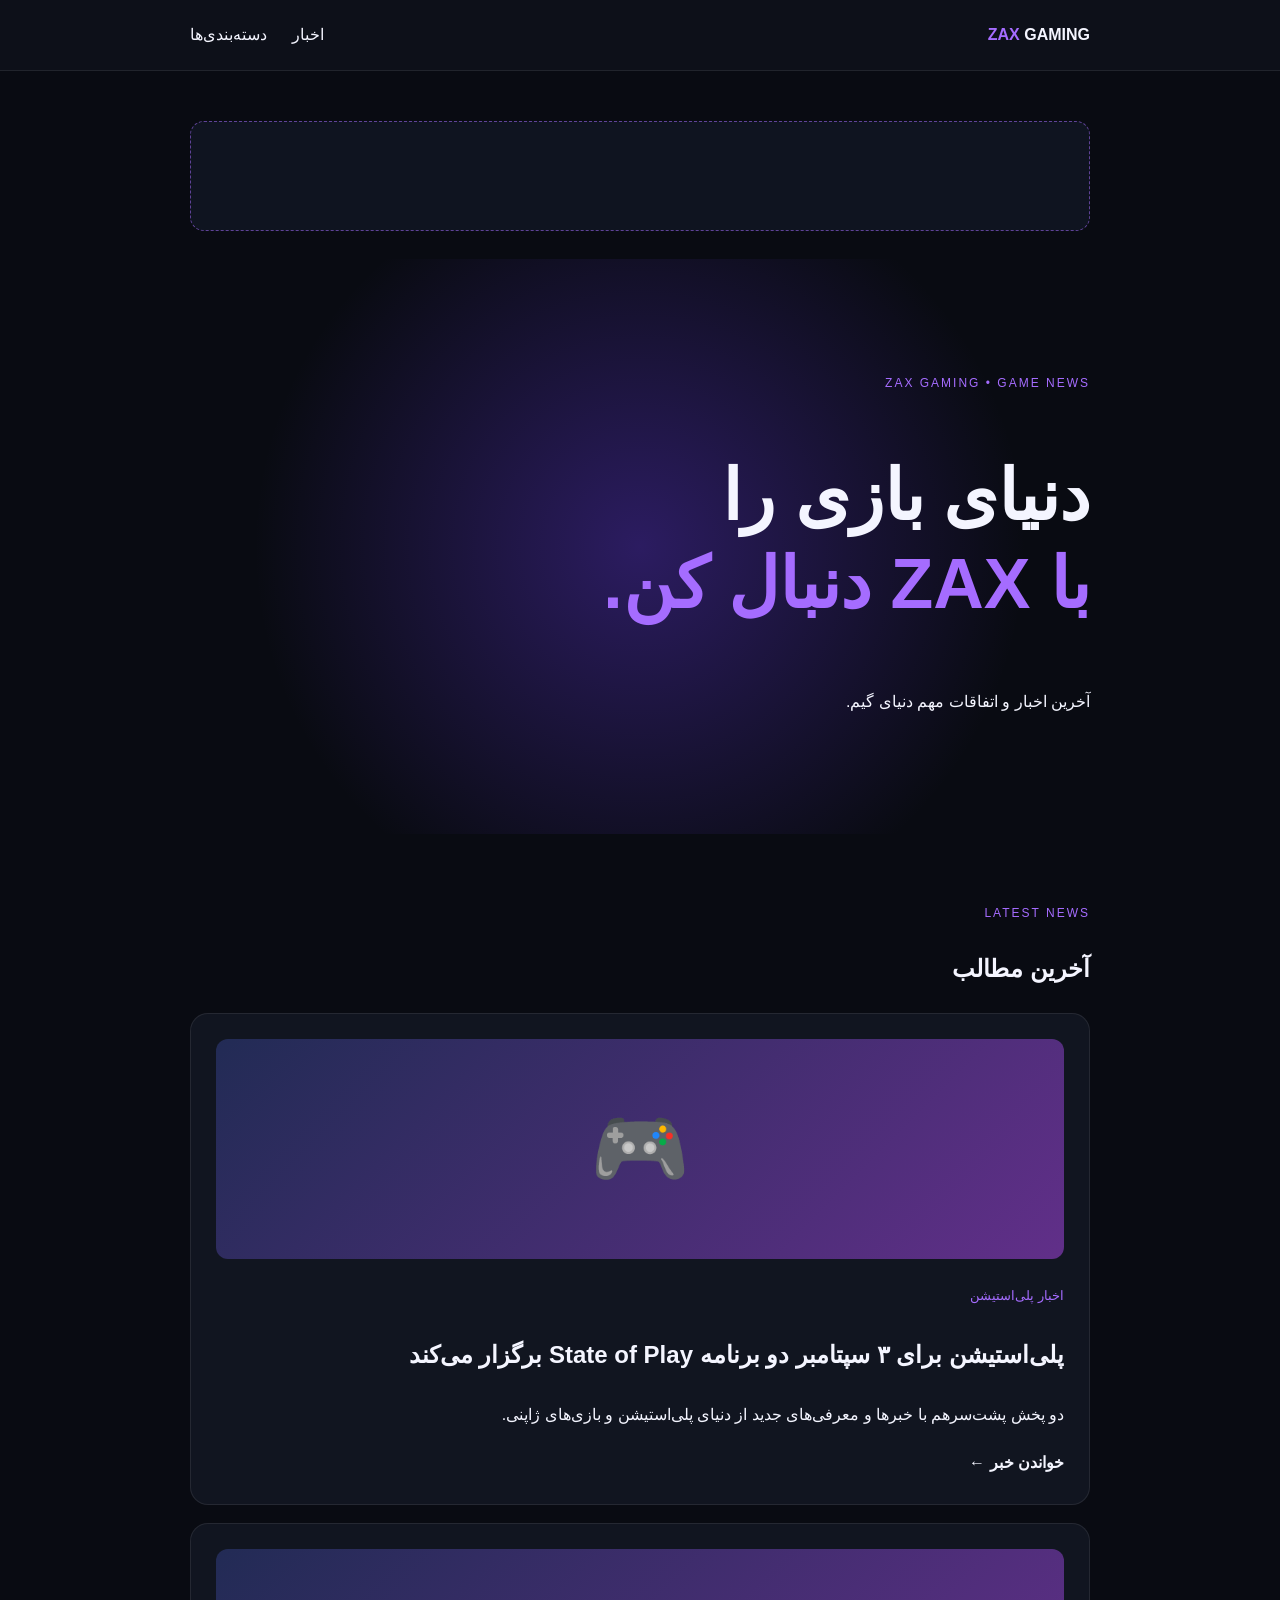
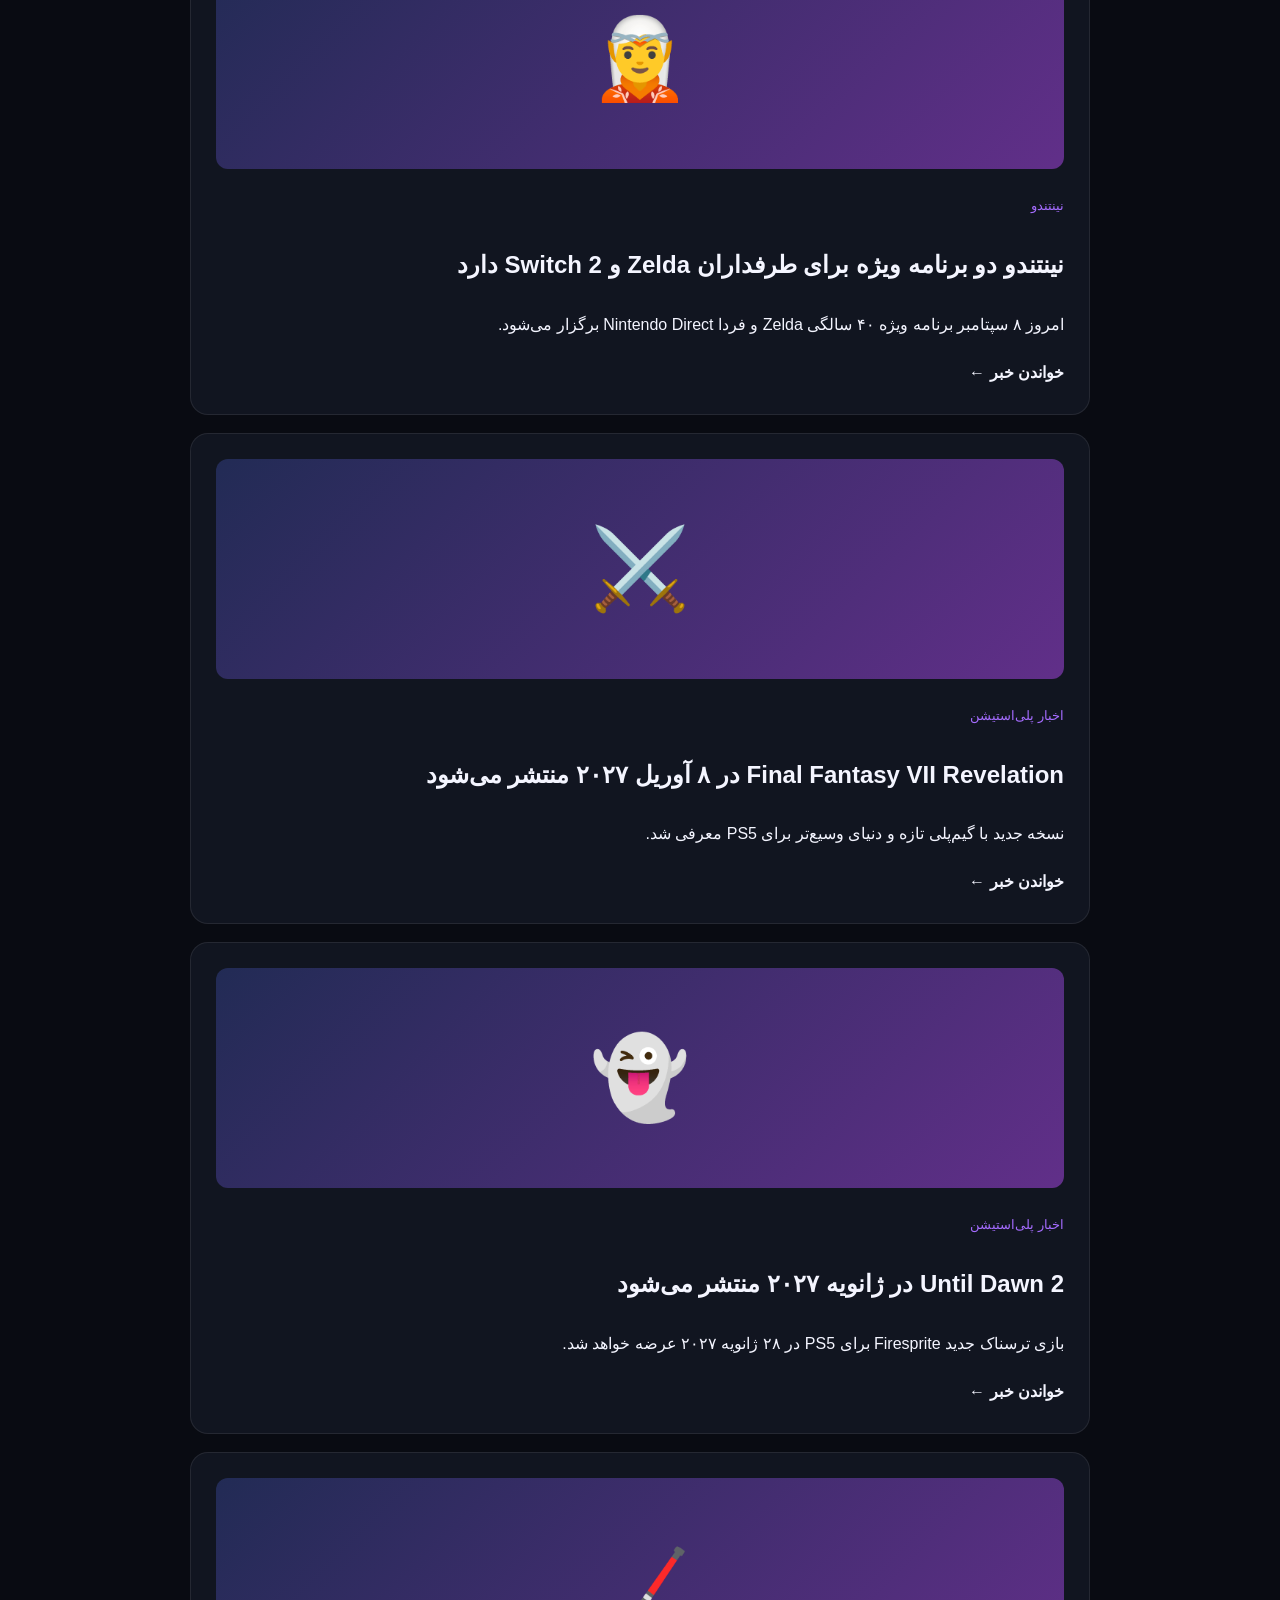
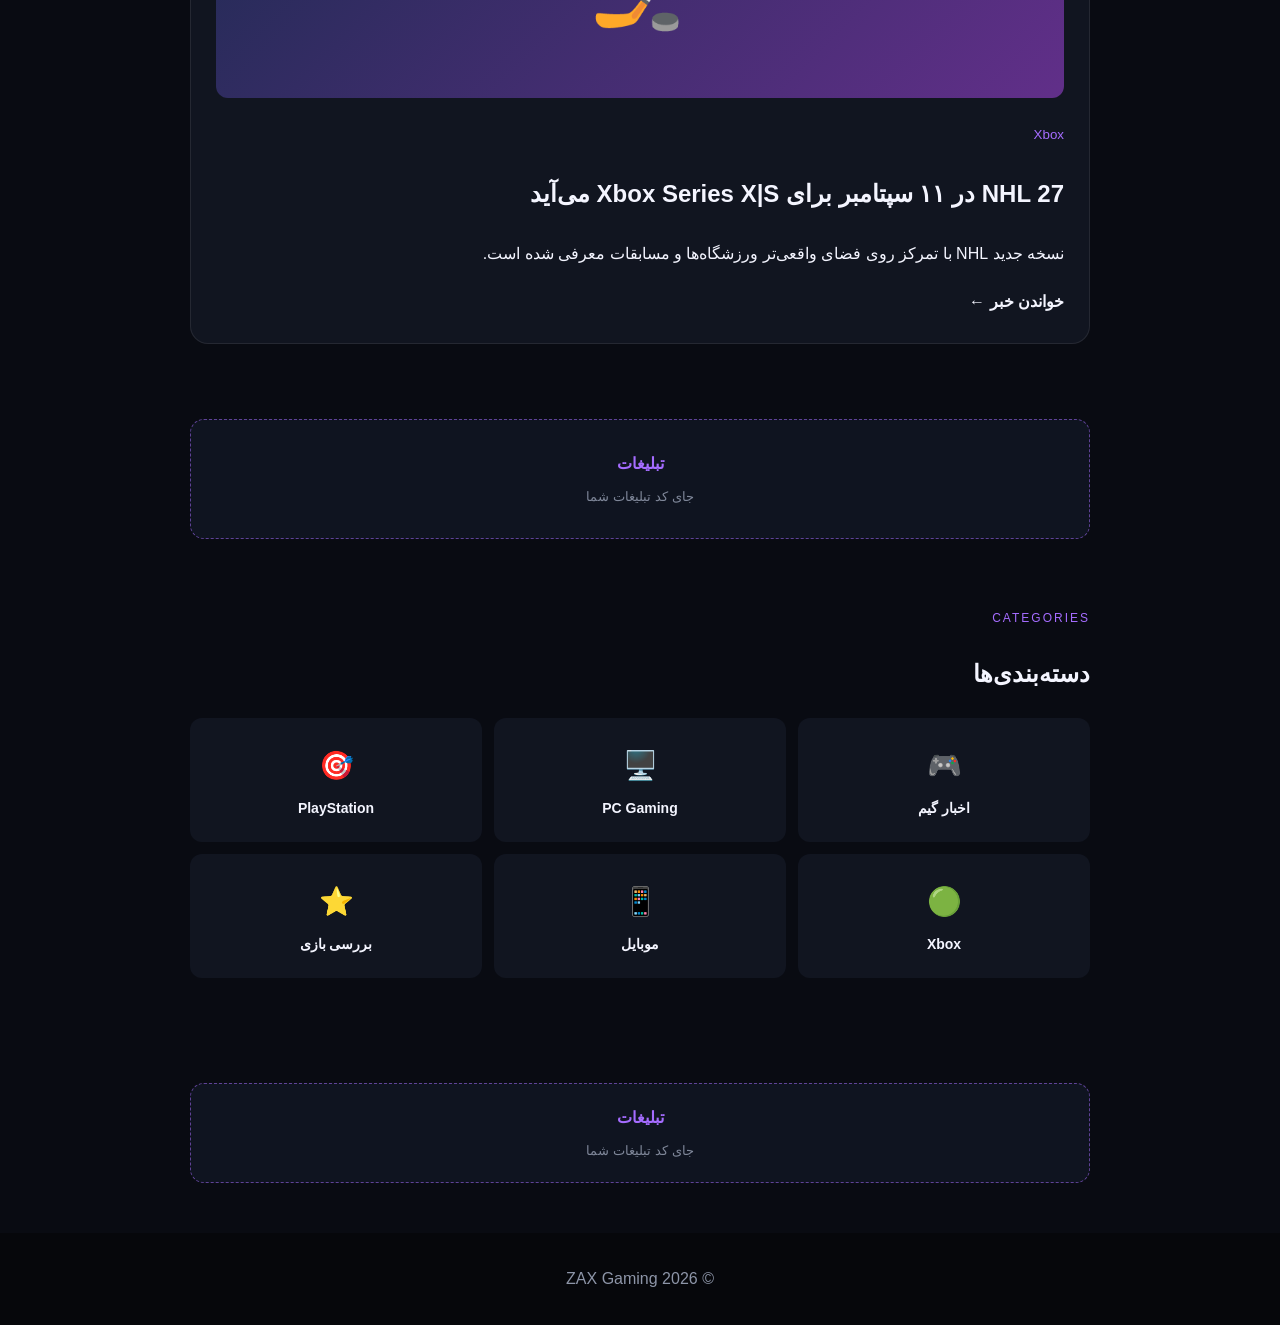
==== commit f8a19dbe: "Add files via upload" ====
--- a/index.html
+++ b/index.html
@@ -19,4 +19,14 @@
     a.appendChild(l);
 }(window,document,"yektanet");
 </script>
-</head><body><header><div class="wrap"><b><span>ZAX</span> GAMING</b><nav><a href="#news">اخبار</a><a href="#cat">دسته‌بندی‌ها</a></nav></div></header><div class="wrap ad-wrap"><div class="ad-slot ad-top" data-ad-slot="top"><div class="yn-bnr" id="ynpos-20349"></div></div></div><section class="hero"><div class="wrap"><p class="ey">ZAX GAMING • GAME NEWS</p><h1>دنیای بازی را<br><span>با ZAX دنبال کن.</span></h1><p>آخرین اخبار و اتفاقات مهم دنیای گیم.</p></div></section><main class="wrap"><section id="news"><p class="ey">LATEST NEWS</p><h2>آخرین مطالب</h2><a class="card" href="article.html"><div class="pic">🎮</div><div><small>اخبار پلی‌استیشن</small><h2>پلی‌استیشن برای ۳ سپتامبر دو برنامه State of Play برگزار می‌کند</h2><p>دو پخش پشت‌سرهم با خبرها و معرفی‌های جدید از دنیای پلی‌استیشن و بازی‌های ژاپنی.</p><b>خواندن خبر ←</b></div></a></section><div class="ad-slot ad-mid" data-ad-slot="middle"><span>تبلیغات</span><small>جای کد تبلیغات شما</small></div><section id="cat"><p class="ey">CATEGORIES</p><h2>دسته‌بندی‌ها</h2><div class="cats"><div>🎮<b>اخبار گیم</b></div><div>🖥️<b>PC Gaming</b></div><div>🎯<b>PlayStation</b></div><div>🟢<b>Xbox</b></div><div>📱<b>موبایل</b></div><div>⭐<b>بررسی بازی</b></div></div></section></main><div class="wrap ad-wrap"><div class="ad-slot ad-bottom" data-ad-slot="bottom"><span>تبلیغات</span><small>جای کد تبلیغات شما</small></div></div><footer>© 2026 ZAX Gaming</footer></body></html>+</head><body><header><div class="wrap"><b><span>ZAX</span> GAMING</b><nav><a href="#news">اخبار</a><a href="#cat">دسته‌بندی‌ها</a></nav></div></header><div class="wrap ad-wrap"><div class="ad-slot ad-top" data-ad-slot="top"><div class="yn-bnr" id="ynpos-20349"></div></div></div><section class="hero"><div class="wrap"><p class="ey">ZAX GAMING • GAME NEWS</p><h1>دنیای بازی را<br><span>با ZAX دنبال کن.</span></h1><p>آخرین اخبار و اتفاقات مهم دنیای گیم.</p></div></section><main class="wrap"><section id="news"><p class="ey">LATEST NEWS</p><h2>آخرین مطالب</h2>
+<a class="card" href="article.html"><div class="pic">🎮</div><div><small>اخبار پلی‌استیشن</small><h2>پلی‌استیشن برای ۳ سپتامبر دو برنامه State of Play برگزار می‌کند</h2><p>دو پخش پشت‌سرهم با خبرها و معرفی‌های جدید از دنیای پلی‌استیشن و بازی‌های ژاپنی.</p><b>خواندن خبر ←</b></div></a>
+
+<a class="card" href="article2.html" style="margin-top:18px"><div class="pic">🧝</div><div><small>نینتندو</small><h2>نینتندو دو برنامه ویژه برای طرفداران Zelda و Switch 2 دارد</h2><p>امروز ۸ سپتامبر برنامه ویژه ۴۰ سالگی Zelda و فردا Nintendo Direct برگزار می‌شود.</p><b>خواندن خبر ←</b></div></a>
+
+<a class="card" href="article3.html" style="margin-top:18px"><div class="pic">⚔️</div><div><small>اخبار پلی‌استیشن</small><h2>Final Fantasy VII Revelation در ۸ آوریل ۲۰۲۷ منتشر می‌شود</h2><p>نسخه جدید با گیم‌پلی تازه و دنیای وسیع‌تر برای PS5 معرفی شد.</p><b>خواندن خبر ←</b></div></a>
+
+<a class="card" href="article4.html" style="margin-top:18px"><div class="pic">👻</div><div><small>اخبار پلی‌استیشن</small><h2>Until Dawn 2 در ژانویه ۲۰۲۷ منتشر می‌شود</h2><p>بازی ترسناک جدید Firesprite برای PS5 در ۲۸ ژانویه ۲۰۲۷ عرضه خواهد شد.</p><b>خواندن خبر ←</b></div></a>
+
+<a class="card" href="article5.html" style="margin-top:18px"><div class="pic">🏒</div><div><small>Xbox</small><h2>NHL 27 در ۱۱ سپتامبر برای Xbox Series X|S می‌آید</h2><p>نسخه جدید NHL با تمرکز روی فضای واقعی‌تر ورزشگاه‌ها و مسابقات معرفی شده است.</p><b>خواندن خبر ←</b></div></a>
+</section><div class="ad-slot ad-mid" data-ad-slot="middle"><span>تبلیغات</span><small>جای کد تبلیغات شما</small></div><section id="cat"><p class="ey">CATEGORIES</p><h2>دسته‌بندی‌ها</h2><div class="cats"><div>🎮<b>اخبار گیم</b></div><div>🖥️<b>PC Gaming</b></div><div>🎯<b>PlayStation</b></div><div>🟢<b>Xbox</b></div><div>📱<b>موبایل</b></div><div>⭐<b>بررسی بازی</b></div></div></section></main><div class="wrap ad-wrap"><div class="ad-slot ad-bottom" data-ad-slot="bottom"><span>تبلیغات</span><small>جای کد تبلیغات شما</small></div></div><footer>© 2026 ZAX Gaming</footer></body></html>
